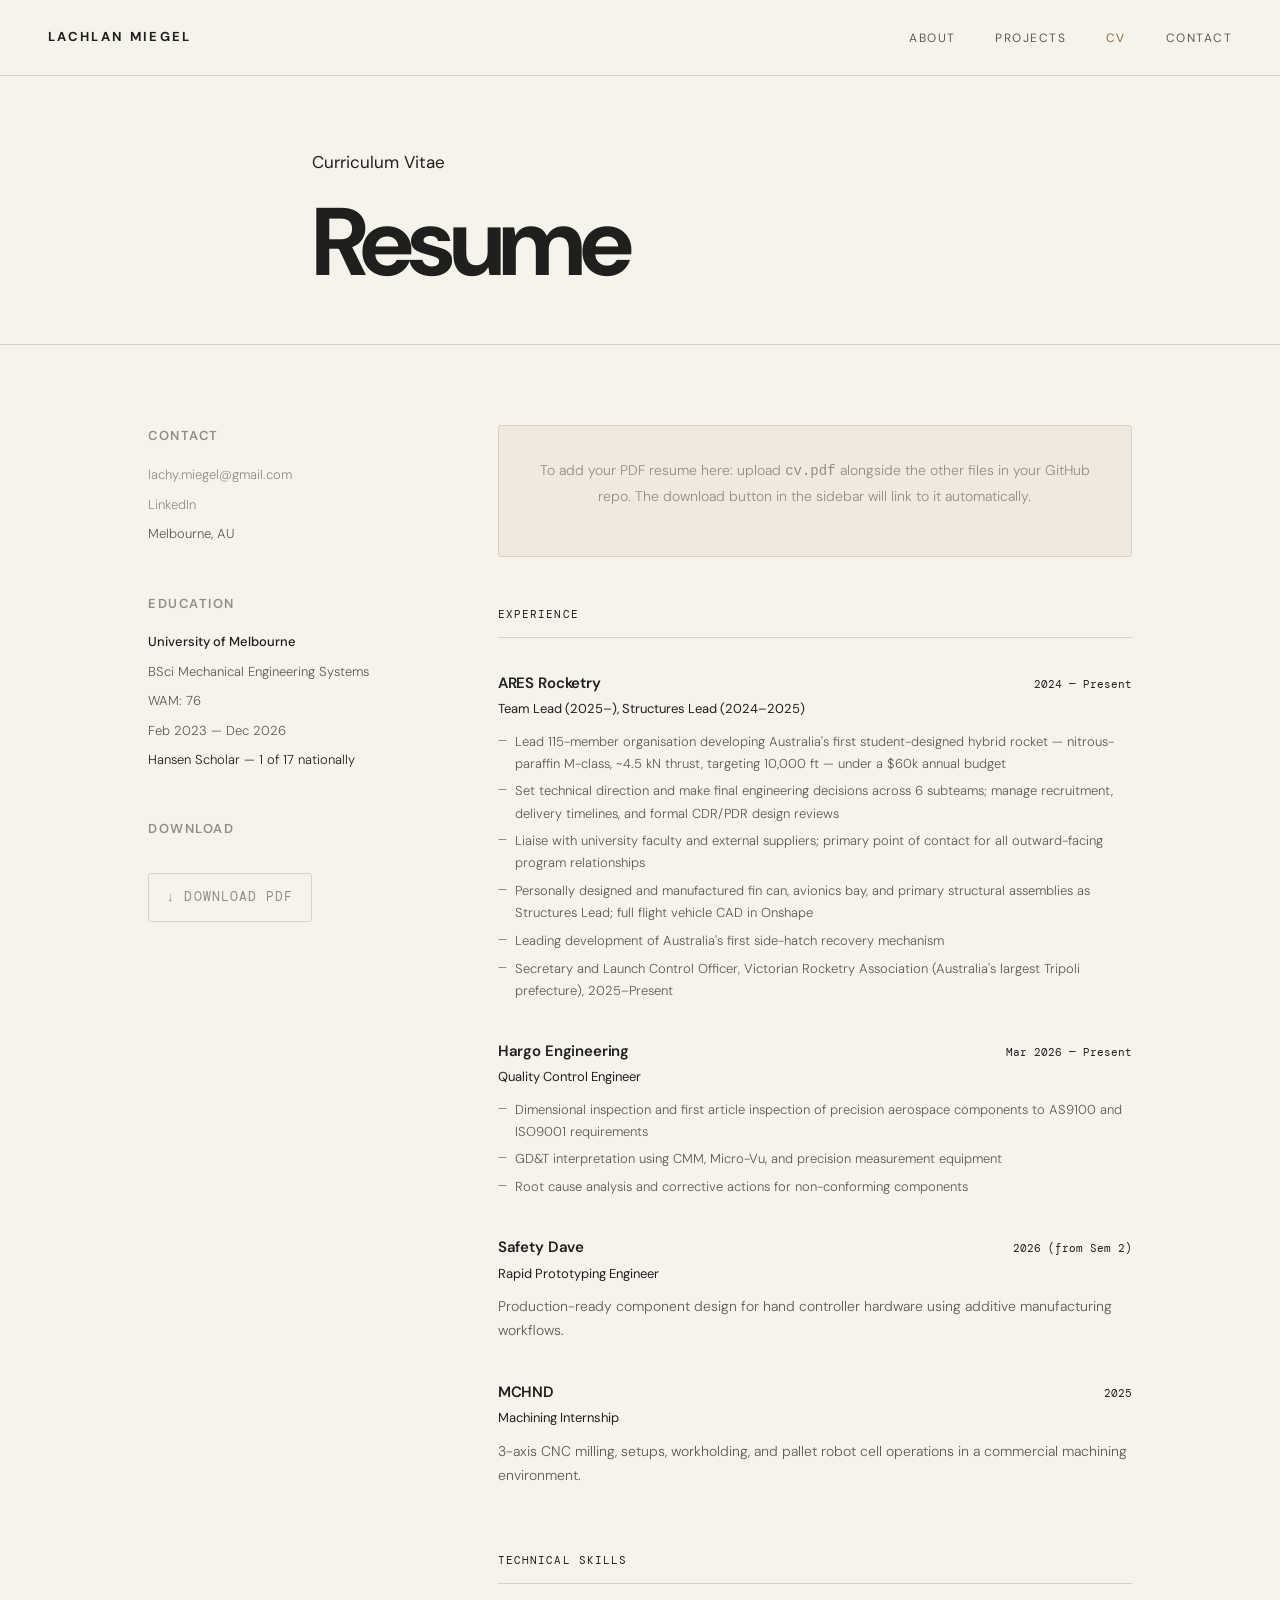
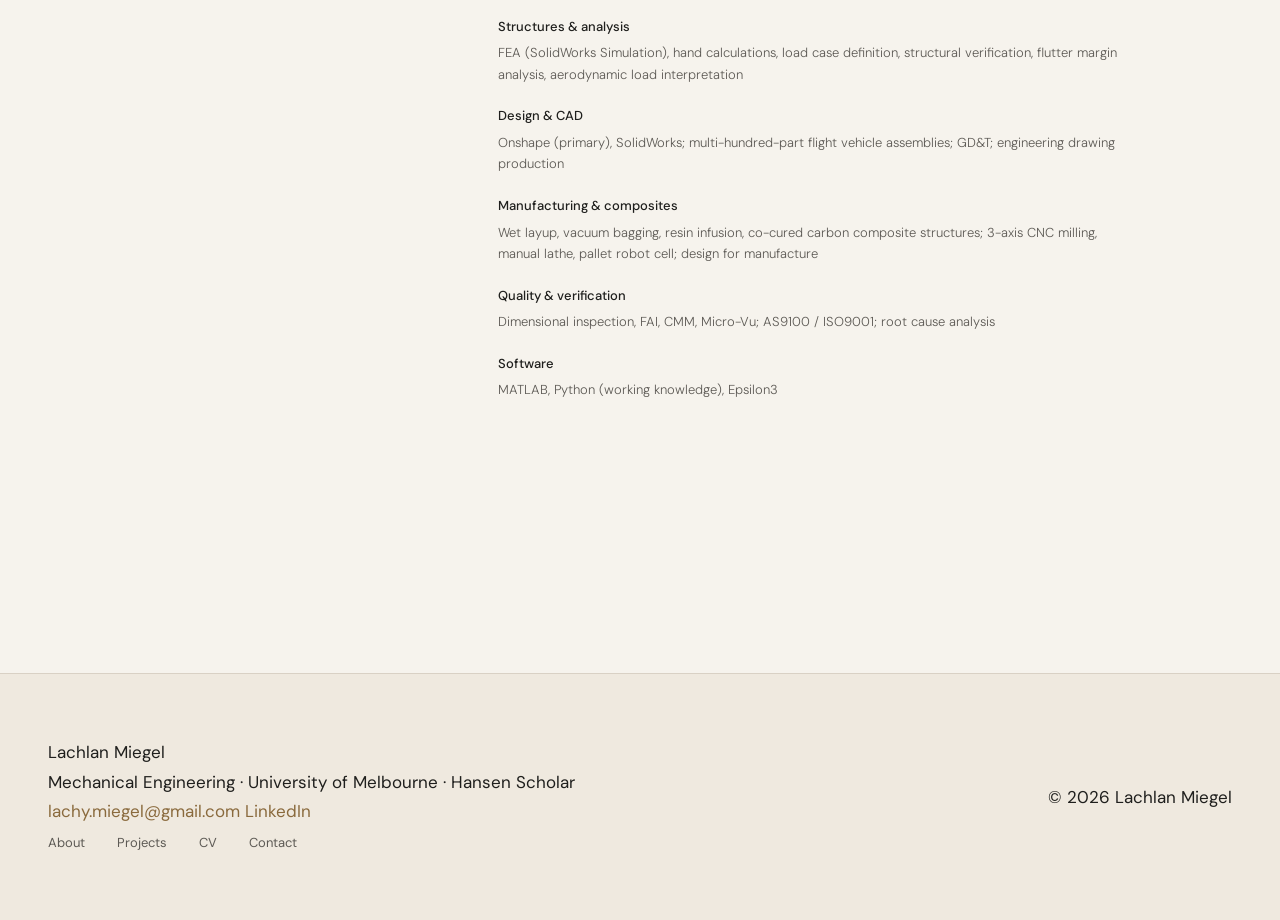
==== cv.html @ 36f8504c "Add files via upload" ====
<!DOCTYPE html>
<html lang="en">
<head>
  <meta charset="UTF-8" />
  <meta name="viewport" content="width=device-width, initial-scale=1.0" />
  <title>CV — Lachlan Miegel</title>
  <link rel="stylesheet" href="style.css" />
  <link rel="icon" type="image/png" href="favicon.png" />
  <style>
    .page-header { padding: 4.5rem 0 3.5rem; border-bottom: 1px solid var(--rule); }

    .cv-layout {
      max-width: var(--wide);
      margin: 0 auto;
      padding: 5rem 3rem;
      display: grid;
      grid-template-columns: 1fr 2.5fr;
      gap: 6rem;
      align-items: start;
    }

    .cv-sidebar { position: sticky; top: 80px; }

    .cv-sidebar-section { margin-bottom: 3rem; }

    .cv-sidebar-section h3 { margin-bottom: 1rem; }

    .cv-sidebar p {
      font-size: 13px;
      color: var(--text-mid);
      font-weight: 300;
      line-height: 1.65;
      margin-bottom: 0.5rem;
    }

    .cv-sidebar a {
      font-size: 13px;
      color: var(--text-light);
      text-decoration: none;
    }

    .cv-sidebar a:hover { color: var(--text); }

    .cv-download {
      display: inline-flex;
      align-items: center;
      gap: 0.5rem;
      font-family: var(--font-mono);
      font-size: 11px;
      letter-spacing: 0.08em;
      text-transform: uppercase;
      color: var(--text-mid);
      text-decoration: none;
      padding: 0.75rem 1.1rem;
      border: 1px solid var(--rule);
      border-radius: 3px;
      transition: all 0.15s;
      margin-top: 1rem;
    }

    .cv-download:hover {
      border-color: var(--text-mid);
      color: var(--text);
    }

    .cv-main {}

    .cv-section { margin-bottom: 4rem; }

    .cv-section-title {
      font-family: var(--font-mono);
      font-size: 11px;
      letter-spacing: 0.1em;
      text-transform: uppercase;
      color: var(--text-xlight);
      padding-bottom: 0.75rem;
      border-bottom: 1px solid var(--rule);
      margin-bottom: 2rem;
    }

    .cv-entry { margin-bottom: 2.25rem; }
    .cv-entry:last-child { margin-bottom: 0; }

    .cv-entry-header {
      display: flex;
      justify-content: space-between;
      align-items: baseline;
      margin-bottom: 0.15rem;
    }

    .cv-entry-title {
      font-size: 15px;
      font-weight: 600;
      color: var(--text);
      letter-spacing: -0.01em;
    }

    .cv-entry-date {
      font-family: var(--font-mono);
      font-size: 11px;
      color: var(--text-xlight);
      flex-shrink: 0;
      margin-left: 1rem;
    }

    .cv-entry-role {
      font-size: 13px;
      color: var(--gold);
      font-weight: 400;
      margin-bottom: 0.6rem;
    }

    .cv-entry-desc {
      font-size: 14px;
      font-weight: 300;
      color: var(--text-mid);
      line-height: 1.7;
    }

    .cv-entry-desc ul {
      list-style: none;
      margin-top: 0.5rem;
    }

    .cv-entry-desc li {
      padding-left: 1.1rem;
      position: relative;
      margin-bottom: 0.35rem;
      font-size: 13px;
    }

    .cv-entry-desc li::before {
      content: '—';
      position: absolute;
      left: 0;
      color: var(--text-xlight);
      font-size: 11px;
    }

    .skill-group { margin-bottom: 1.25rem; }

    .skill-group-label {
      font-size: 13px;
      font-weight: 500;
      color: var(--text);
      margin-bottom: 0.25rem;
    }

    .skill-group-items {
      font-size: 13px;
      font-weight: 300;
      color: var(--text-mid);
      line-height: 1.65;
    }

    /* PDF embed area */
    .cv-pdf-note {
      background: var(--bg-warm);
      border: 1px solid var(--rule);
      border-radius: 3px;
      padding: 2rem;
      text-align: center;
      margin-bottom: 3rem;
    }

    .cv-pdf-note p {
      font-size: 14px;
      color: var(--text-light);
      margin-bottom: 1rem;
    }

    @media (max-width: 780px) {
      .cv-layout { grid-template-columns: 1fr; gap: 3rem; padding: 3rem 1.5rem; }
      .cv-sidebar { position: static; }
    }
  </style>
</head>
<body>

  <nav class="site-nav">
    <a class="nav-name" href="index.html">Lachlan Miegel</a>
    <ul class="nav-links">
      <li><a href="index.html">About</a></li>
      <li><a href="projects.html">Projects</a></li>
      <li><a href="cv.html" class="active">CV</a></li>
      <li><a href="mailto:lachy.miegel@gmail.com">Contact</a></li>
    </ul>
  </nav>

  <div class="page-header">
    <div class="container">
      <div class="mono-label" style="margin-bottom:1.25rem;">Curriculum Vitae</div>
      <h1>Resume</h1>
    </div>
  </div>

  <div class="cv-layout">

    <!-- SIDEBAR -->
    <div class="cv-sidebar">
      <div class="cv-sidebar-section">
        <h3>Contact</h3>
        <p><a href="mailto:lachy.miegel@gmail.com">lachy.miegel@gmail.com</a></p>
        <p><a href="https://www.linkedin.com/in/lachlan-miegel-b42b261a9/" target="_blank">LinkedIn</a></p>
        <p>Melbourne, AU</p>
      </div>

      <div class="cv-sidebar-section">
        <h3>Education</h3>
        <p><strong style="color:var(--text);font-weight:500;">University of Melbourne</strong></p>
        <p>BSci Mechanical Engineering Systems</p>
        <p>WAM: 76</p>
        <p>Feb 2023 — Dec 2026</p>
        <p style="margin-top:0.5rem; color:var(--gold);">Hansen Scholar — 1 of 17 nationally</p>
      </div>

      <div class="cv-sidebar-section">
        <h3>Download</h3>
        <!-- Once you upload your PDF, change href to "cv.pdf" -->
        <a class="cv-download" href="cv.pdf">
          ↓ Download PDF
        </a>
      </div>
    </div>

    <!-- MAIN -->
    <div class="cv-main">

      <!-- PDF NOTE — remove this block once you upload cv.pdf -->
      <div class="cv-pdf-note">
        <p>To add your PDF resume here: upload <code>cv.pdf</code> alongside the other files in your GitHub repo. The download button in the sidebar will link to it automatically.</p>
      </div>

      <div class="cv-section">
        <div class="cv-section-title">Experience</div>

        <div class="cv-entry">
          <div class="cv-entry-header">
            <span class="cv-entry-title">ARES Rocketry</span>
            <span class="cv-entry-date">2024 — Present</span>
          </div>
          <div class="cv-entry-role">Team Lead (2025–), Structures Lead (2024–2025)</div>
          <div class="cv-entry-desc">
            <ul>
              <li>Lead 115-member organisation developing Australia's first student-designed hybrid rocket — nitrous-paraffin M-class, ~4.5 kN thrust, targeting 10,000 ft — under a $60k annual budget</li>
              <li>Set technical direction and make final engineering decisions across 6 subteams; manage recruitment, delivery timelines, and formal CDR/PDR design reviews</li>
              <li>Liaise with university faculty and external suppliers; primary point of contact for all outward-facing program relationships</li>
              <li>Personally designed and manufactured fin can, avionics bay, and primary structural assemblies as Structures Lead; full flight vehicle CAD in Onshape</li>
              <li>Leading development of Australia's first side-hatch recovery mechanism</li>
              <li>Secretary and Launch Control Officer, Victorian Rocketry Association (Australia's largest Tripoli prefecture), 2025–Present</li>
            </ul>
          </div>
        </div>

        <div class="cv-entry">
          <div class="cv-entry-header">
            <span class="cv-entry-title">Hargo Engineering</span>
            <span class="cv-entry-date">Mar 2026 — Present</span>
          </div>
          <div class="cv-entry-role">Quality Control Engineer</div>
          <div class="cv-entry-desc">
            <ul>
              <li>Dimensional inspection and first article inspection of precision aerospace components to AS9100 and ISO9001 requirements</li>
              <li>GD&T interpretation using CMM, Micro-Vu, and precision measurement equipment</li>
              <li>Root cause analysis and corrective actions for non-conforming components</li>
            </ul>
          </div>
        </div>

        <div class="cv-entry">
          <div class="cv-entry-header">
            <span class="cv-entry-title">Safety Dave</span>
            <span class="cv-entry-date">2026 (from Sem 2)</span>
          </div>
          <div class="cv-entry-role">Rapid Prototyping Engineer</div>
          <div class="cv-entry-desc">Production-ready component design for hand controller hardware using additive manufacturing workflows.</div>
        </div>

        <div class="cv-entry">
          <div class="cv-entry-header">
            <span class="cv-entry-title">MCHND</span>
            <span class="cv-entry-date">2025</span>
          </div>
          <div class="cv-entry-role">Machining Internship</div>
          <div class="cv-entry-desc">3-axis CNC milling, setups, workholding, and pallet robot cell operations in a commercial machining environment.</div>
        </div>

      </div>

      <div class="cv-section">
        <div class="cv-section-title">Technical skills</div>

        <div class="skill-group">
          <div class="skill-group-label">Structures & analysis</div>
          <div class="skill-group-items">FEA (SolidWorks Simulation), hand calculations, load case definition, structural verification, flutter margin analysis, aerodynamic load interpretation</div>
        </div>

        <div class="skill-group">
          <div class="skill-group-label">Design & CAD</div>
          <div class="skill-group-items">Onshape (primary), SolidWorks; multi-hundred-part flight vehicle assemblies; GD&T; engineering drawing production</div>
        </div>

        <div class="skill-group">
          <div class="skill-group-label">Manufacturing & composites</div>
          <div class="skill-group-items">Wet layup, vacuum bagging, resin infusion, co-cured carbon composite structures; 3-axis CNC milling, manual lathe, pallet robot cell; design for manufacture</div>
        </div>

        <div class="skill-group">
          <div class="skill-group-label">Quality & verification</div>
          <div class="skill-group-items">Dimensional inspection, FAI, CMM, Micro-Vu; AS9100 / ISO9001; root cause analysis</div>
        </div>

        <div class="skill-group">
          <div class="skill-group-label">Software</div>
          <div class="skill-group-items">MATLAB, Python (working knowledge), Epsilon3</div>
        </div>

      </div>

    </div>
  </div>

  <footer class="site-footer">
    <div class="footer-inner">
      <div>
        <div class="footer-name">Lachlan Miegel</div>
        <div class="footer-desc">Mechanical Engineering · University of Melbourne · Hansen Scholar</div>
        <div class="footer-contact">
          <a href="mailto:lachy.miegel@gmail.com">lachy.miegel@gmail.com</a>
          <a href="https://www.linkedin.com/in/lachlan-miegel-b42b261a9/" target="_blank">LinkedIn</a>
        </div>
      </div>
      <div class="footer-right">
        <ul class="footer-links">
          <li><a href="index.html">About</a></li>
          <li><a href="projects.html">Projects</a></li>
          <li><a href="cv.html">CV</a></li>
          <li><a href="mailto:lachy.miegel@gmail.com">Contact</a></li>
        </ul>
      </div>
    </div>
    <div class="footer-copy">© 2026 Lachlan Miegel</div>
  </footer>

</body>
</html>
---- style.css ----
@import url('https://fonts.googleapis.com/css2?family=DM+Sans:wght@300;400;500;600;700&family=DM+Mono:wght@300;400;500&display=swap');

*, *::before, *::after {
  box-sizing: border-box;
  margin: 0;
  padding: 0;
}

:root {
  --bg: #f6f3ed;
  --bg-warm: #efe9df;

  --text: #1f1f1d;
  --text-mid: #5d5a55;
  --text-light: #938d83;

  --accent: #8a6a3d;
  --accent-light: #b89a6c;

  --rule: #d9d1c5;

  --link: var(--accent);

  --tag-bg: #e6ded1;
  --tag-text: #6a5b45;

  --font-sans: 'DM Sans', system-ui, sans-serif;
  --font-mono: 'DM Mono', monospace;

  --max: 720px;
  --wide: 1080px;
}

html {
  scroll-behavior: smooth;
}

body {
  background: var(--bg);
  color: var(--text);
  font-family: var(--font-sans);
  font-size: 17px;
  line-height: 1.75;
  -webkit-font-smoothing: antialiased;
}

/* ================= NAV ================= */

.site-nav {
  display: flex;
  justify-content: space-between;
  align-items: center;

  padding: 1.4rem 3rem;

  position: sticky;
  top: 0;

  background: rgba(246,243,237,0.92);
  backdrop-filter: blur(16px);

  border-bottom: 1px solid var(--rule);

  z-index: 100;
}

.nav-name {
  font-size: 13px;
  font-weight: 700;
  letter-spacing: 0.18em;
  text-transform: uppercase;
  color: var(--text);
  text-decoration: none;
}

.nav-links {
  display: flex;
  gap: 2.5rem;
  list-style: none;
}

.nav-links a {
  font-size: 12px;
  letter-spacing: 0.12em;
  text-transform: uppercase;
  color: var(--text-mid);
  text-decoration: none;
  transition: color 0.15s;
}

.nav-links a:hover,
.nav-links a.active {
  color: var(--accent);
}

/* ================= FOOTER ================= */

.site-footer {
  margin-top: 8rem;
  border-top: 1px solid var(--rule);
  background: var(--bg-warm);
  padding: 4rem 3rem;

  display: flex;
  justify-content: space-between;
  align-items: center;
}

.footer-left {
  font-size: 12px;
  letter-spacing: 0.08em;
  text-transform: uppercase;
  color: var(--text-light);
}

.footer-links {
  display: flex;
  gap: 2rem;
  list-style: none;
}

.footer-links a {
  font-size: 13px;
  color: var(--text-mid);
  text-decoration: none;
  transition: color 0.15s;
}

.footer-links a:hover {
  color: var(--accent);
}

/* ================= TYPOGRAPHY ================= */

h1 {
  font-family: var(--font-sans);
  font-size: clamp(3.5rem, 8vw, 6rem);
  font-weight: 700;
  line-height: 0.95;
  letter-spacing: -0.05em;
}

h2 {
  font-family: var(--font-sans);
  font-size: clamp(2rem, 4vw, 3rem);
  font-weight: 600;
  line-height: 1.1;
}

h3 {
  font-size: 13px;
  font-weight: 600;
  letter-spacing: 0.12em;
  text-transform: uppercase;
  color: var(--text-light);
}

p {
  color: var(--text-mid);
  font-weight: 300;
  margin-bottom: 1.25rem;
}

p strong {
  color: var(--accent);
  font-weight: 600;
}

a {
  color: var(--link);
  text-decoration: none;
}

/* ================= LAYOUT ================= */

.container {
  max-width: var(--max);
  margin: 0 auto;
  padding: 0 2rem;
}

.container-wide {
  max-width: var(--wide);
  margin: 0 auto;
  padding: 0 3rem;
}

.section {
  padding: 5rem 0;
}

/* ================= HERO ================= */

.hero {
  padding: 7rem 0 5rem;
  border-bottom: 1px solid var(--rule);
  position: relative;
}

.hero::before {
  content: "";
  position: absolute;
  left: 0;
  top: 0;
  width: 5px;
  height: 120px;
  background: var(--accent);
}

.hero-inner {
  max-width: var(--max);
  margin: 0 auto;
  padding: 0 2rem;
}

.hero-eyebrow {
  font-family: var(--font-mono);
  font-size: 11px;
  letter-spacing: 0.12em;
  text-transform: uppercase;
  color: var(--text-light);
  margin-bottom: 2rem;
}

.hero-bio {
  font-size: 18px;
  font-weight: 300;
  color: var(--text-mid);
  line-height: 1.75;
  max-width: 560px;
  margin-bottom: 3rem;
}

.hero-links {
  display: flex;
  gap: 2rem;
  flex-wrap: wrap;
}

.hero-links a {
  font-size: 13px;
  color: var(--text-mid);
}

.hero-links a.primary {
  color: var(--accent);
  font-weight: 600;
  border-bottom: 1px solid var(--accent);
}

/* ================= STATS ================= */

.stats-bar {
  border-bottom: 1px solid var(--rule);
  padding: 2.5rem 0;
}

.stats-inner {
  max-width: var(--wide);
  margin: 0 auto;
  padding: 0 3rem;
  display: grid;
  grid-template-columns: repeat(4, 1fr);
}

.stat-item {
  padding: 0 2rem;
  border-right: 1px solid var(--rule);
}

.stat-item:last-child {
  border-right: none;
}

.stat-num {
  font-size: 2.2rem;
  font-weight: 600;
  color: var(--accent);
  display: block;
}

.stat-label {
  font-family: var(--font-mono);
  font-size: 11px;
  text-transform: uppercase;
  color: var(--text-light);
}

/* ================= PROJECTS ================= */

.projects-section {
  padding: 5rem 0;
}

.projects-header {
  max-width: var(--wide);
  margin: 0 auto 3rem;
  padding: 0 3rem;
  display: flex;
  justify-content: space-between;
}

.projects-grid {
  max-width: var(--wide);
  margin: 0 auto;
  padding: 0 3rem;
  display: grid;
  grid-template-columns: repeat(3, 1fr);
  gap: 2px;
}

.project-tile {
  background: var(--bg-warm);
  border-radius: 3px;
  overflow: hidden;
  transition: transform .25s ease, box-shadow .25s ease, border-color .25s ease;
  border: 1px solid transparent;
}

.project-tile:hover {
  transform: translateY(-6px);
  border-color: var(--rule);
  box-shadow: 0 12px 40px rgba(0,0,0,0.06);
}

.project-tile-img {
  aspect-ratio: 4/3;
  display: flex;
  align-items: center;
  justify-content: center;
  background: var(--bg-warm);
}

.project-tile-body {
  padding: 1.25rem 1.5rem;
}

.project-tile-meta {
  font-family: var(--font-mono);
  font-size: 11px;
  text-transform: uppercase;
  color: var(--text-light);
  margin-bottom: 0.5rem;
}

.project-tile-title {
  font-size: 1.25rem;
  font-weight: 500;
  margin-bottom: 0.5rem;
}

.project-tile-desc {
  font-size: 13px;
  color: var(--text-mid);
}

/* ================= ABOUT ================= */

.about-strip {
  border-top: 1px solid var(--rule);
  border-bottom: 1px solid var(--rule);
  padding: 5rem 0;
  background: var(--bg-warm);
}

/* ================= TAGS ================= */

.tag {
  font-family: var(--font-mono);
  font-size: 11px;
  background: var(--tag-bg);
  color: var(--tag-text);
  padding: 0.3rem 0.7rem;
}

/* ================= MOBILE ================= */

@media (max-width: 768px) {
  .stats-inner {
    grid-template-columns: repeat(2, 1fr);
  }

  .projects-grid {
    grid-template-columns: 1fr;
  }

  .site-footer {
    flex-direction: column;
    gap: 1.5rem;
    text-align: center;
  }
}
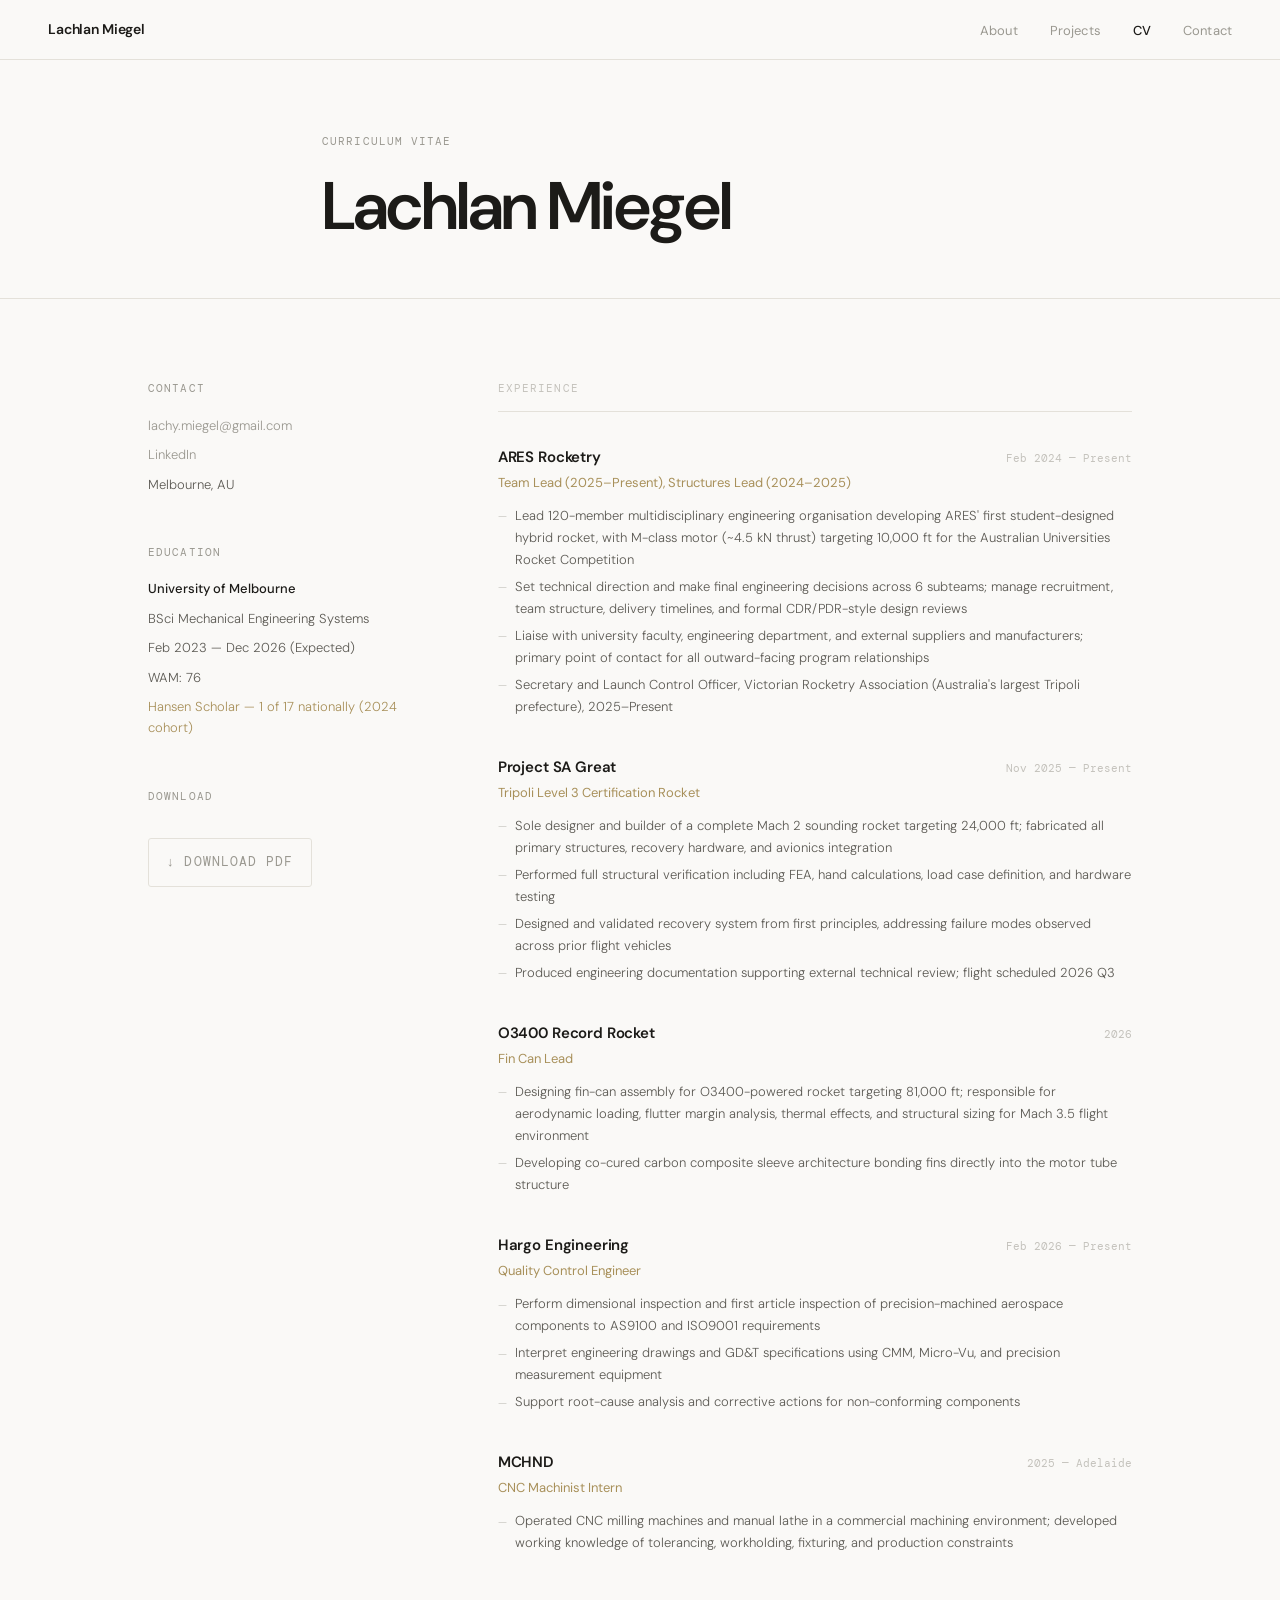
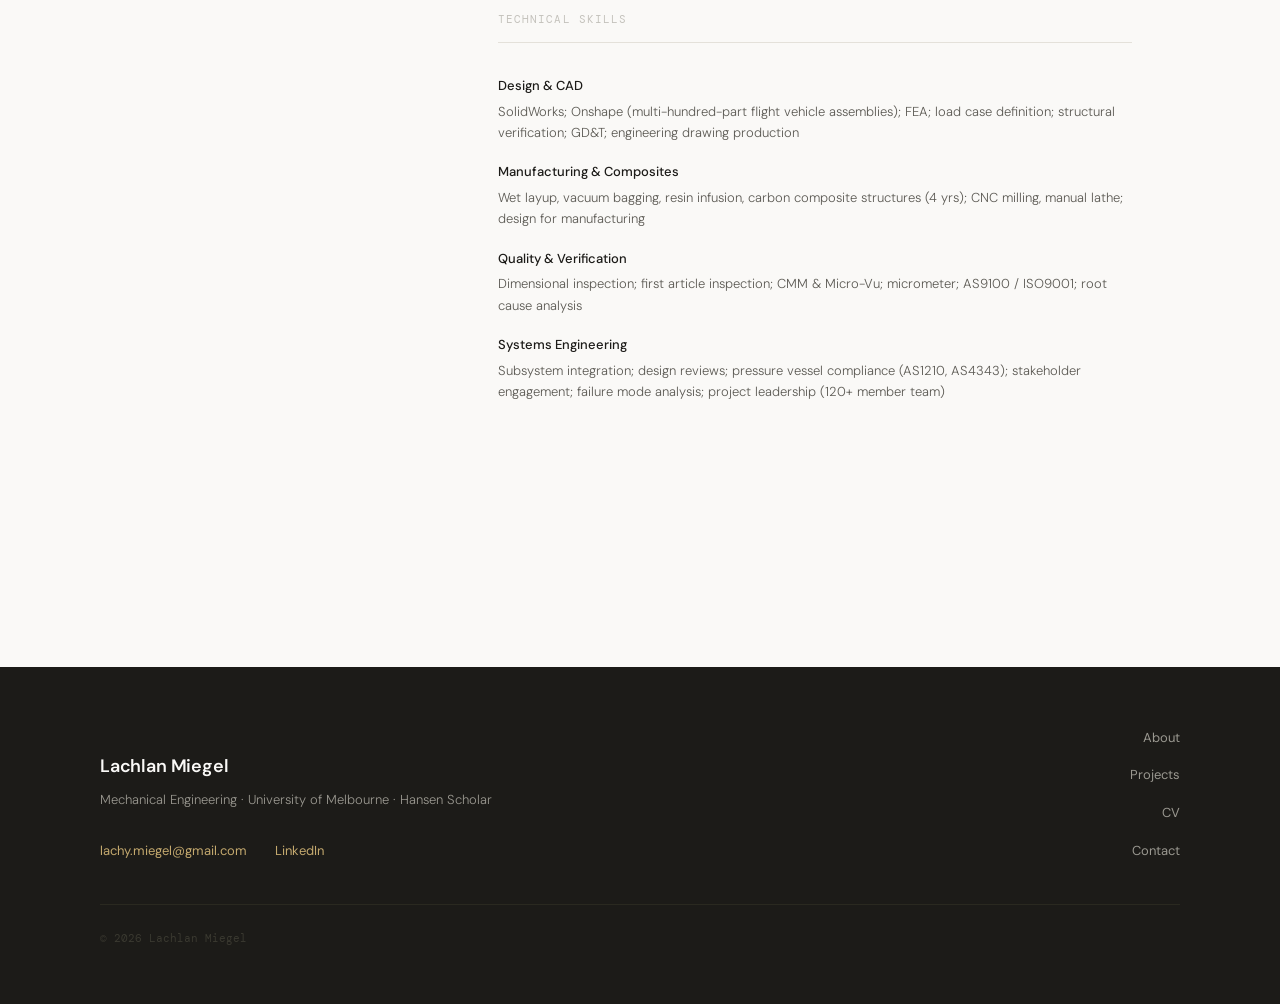
==== commit c3c36821: "Update cv.html" ====
--- a/cv.html
+++ b/cv.html
@@ -20,25 +20,10 @@
     }
 
     .cv-sidebar { position: sticky; top: 80px; }
-
     .cv-sidebar-section { margin-bottom: 3rem; }
-
     .cv-sidebar-section h3 { margin-bottom: 1rem; }
-
-    .cv-sidebar p {
-      font-size: 13px;
-      color: var(--text-mid);
-      font-weight: 300;
-      line-height: 1.65;
-      margin-bottom: 0.5rem;
-    }
-
-    .cv-sidebar a {
-      font-size: 13px;
-      color: var(--text-light);
-      text-decoration: none;
-    }
-
+    .cv-sidebar p { font-size: 13px; color: var(--text-mid); font-weight: 300; line-height: 1.65; margin-bottom: 0.5rem; }
+    .cv-sidebar a { font-size: 13px; color: var(--text-light); text-decoration: none; }
     .cv-sidebar a:hover { color: var(--text); }
 
     .cv-download {
@@ -57,15 +42,9 @@
       transition: all 0.15s;
       margin-top: 1rem;
     }
-
-    .cv-download:hover {
-      border-color: var(--text-mid);
-      color: var(--text);
-    }
-
-    .cv-main {}
-
-    .cv-section { margin-bottom: 4rem; }
+    .cv-download:hover { border-color: var(--text-mid); color: var(--text); }
+
+    .cv-section { margin-bottom: 3.5rem; }
 
     .cv-section-title {
       font-family: var(--font-mono);
@@ -85,15 +64,10 @@
       display: flex;
       justify-content: space-between;
       align-items: baseline;
-      margin-bottom: 0.15rem;
-    }
-
-    .cv-entry-title {
-      font-size: 15px;
-      font-weight: 600;
-      color: var(--text);
-      letter-spacing: -0.01em;
-    }
+      margin-bottom: 0.1rem;
+    }
+
+    .cv-entry-title { font-size: 15px; font-weight: 600; color: var(--text); letter-spacing: -0.01em; }
 
     .cv-entry-date {
       font-family: var(--font-mono);
@@ -103,71 +77,37 @@
       margin-left: 1rem;
     }
 
-    .cv-entry-role {
+    .cv-entry-role { font-size: 13px; color: var(--gold); font-weight: 400; margin-bottom: 0.65rem; }
+
+    .cv-entry ul { list-style: none; margin: 0; padding: 0; }
+
+    .cv-entry li {
       font-size: 13px;
-      color: var(--gold);
-      font-weight: 400;
-      margin-bottom: 0.6rem;
-    }
-
-    .cv-entry-desc {
-      font-size: 14px;
       font-weight: 300;
       color: var(--text-mid);
       line-height: 1.7;
-    }
-
-    .cv-entry-desc ul {
-      list-style: none;
-      margin-top: 0.5rem;
-    }
-
-    .cv-entry-desc li {
       padding-left: 1.1rem;
       position: relative;
-      margin-bottom: 0.35rem;
-      font-size: 13px;
-    }
-
-    .cv-entry-desc li::before {
+      margin-bottom: 0.3rem;
+    }
+
+    .cv-entry li::before {
       content: '—';
       position: absolute;
       left: 0;
       color: var(--text-xlight);
       font-size: 11px;
-    }
-
-    .skill-group { margin-bottom: 1.25rem; }
-
-    .skill-group-label {
-      font-size: 13px;
-      font-weight: 500;
-      color: var(--text);
-      margin-bottom: 0.25rem;
-    }
-
-    .skill-group-items {
-      font-size: 13px;
-      font-weight: 300;
-      color: var(--text-mid);
-      line-height: 1.65;
-    }
-
-    /* PDF embed area */
-    .cv-pdf-note {
-      background: var(--bg-warm);
-      border: 1px solid var(--rule);
-      border-radius: 3px;
-      padding: 2rem;
-      text-align: center;
-      margin-bottom: 3rem;
-    }
-
-    .cv-pdf-note p {
-      font-size: 14px;
-      color: var(--text-light);
-      margin-bottom: 1rem;
-    }
+      top: 0.15rem;
+    }
+
+    .cv-entry li strong { color: var(--text); font-weight: 500; }
+
+    .skill-group { margin-bottom: 1.1rem; }
+    .skill-group:last-child { margin-bottom: 0; }
+
+    .skill-group-label { font-size: 13px; font-weight: 500; color: var(--text); margin-bottom: 0.2rem; }
+
+    .skill-group-items { font-size: 13px; font-weight: 300; color: var(--text-mid); line-height: 1.65; }
 
     @media (max-width: 780px) {
       .cv-layout { grid-template-columns: 1fr; gap: 3rem; padding: 3rem 1.5rem; }
@@ -190,7 +130,7 @@
   <div class="page-header">
     <div class="container">
       <div class="mono-label" style="margin-bottom:1.25rem;">Curriculum Vitae</div>
-      <h1>Resume</h1>
+      <h1>Lachlan Miegel</h1>
     </div>
   </div>
 
@@ -209,110 +149,110 @@
         <h3>Education</h3>
         <p><strong style="color:var(--text);font-weight:500;">University of Melbourne</strong></p>
         <p>BSci Mechanical Engineering Systems</p>
+        <p>Feb 2023 — Dec 2026 (Expected)</p>
         <p>WAM: 76</p>
-        <p>Feb 2023 — Dec 2026</p>
-        <p style="margin-top:0.5rem; color:var(--gold);">Hansen Scholar — 1 of 17 nationally</p>
+        <p style="margin-top:0.5rem; color:var(--gold);">Hansen Scholar — 1 of 17 nationally (2024 cohort)</p>
       </div>
 
       <div class="cv-sidebar-section">
         <h3>Download</h3>
-        <!-- Once you upload your PDF, change href to "cv.pdf" -->
-        <a class="cv-download" href="cv.pdf">
-          ↓ Download PDF
-        </a>
+        <a class="cv-download" href="cv.pdf">↓ Download PDF</a>
       </div>
     </div>
 
     <!-- MAIN -->
     <div class="cv-main">
 
-      <!-- PDF NOTE — remove this block once you upload cv.pdf -->
-      <div class="cv-pdf-note">
-        <p>To add your PDF resume here: upload <code>cv.pdf</code> alongside the other files in your GitHub repo. The download button in the sidebar will link to it automatically.</p>
-      </div>
-
       <div class="cv-section">
         <div class="cv-section-title">Experience</div>
 
         <div class="cv-entry">
           <div class="cv-entry-header">
             <span class="cv-entry-title">ARES Rocketry</span>
-            <span class="cv-entry-date">2024 — Present</span>
-          </div>
-          <div class="cv-entry-role">Team Lead (2025–), Structures Lead (2024–2025)</div>
-          <div class="cv-entry-desc">
-            <ul>
-              <li>Lead 115-member organisation developing Australia's first student-designed hybrid rocket — nitrous-paraffin M-class, ~4.5 kN thrust, targeting 10,000 ft — under a $60k annual budget</li>
-              <li>Set technical direction and make final engineering decisions across 6 subteams; manage recruitment, delivery timelines, and formal CDR/PDR design reviews</li>
-              <li>Liaise with university faculty and external suppliers; primary point of contact for all outward-facing program relationships</li>
-              <li>Personally designed and manufactured fin can, avionics bay, and primary structural assemblies as Structures Lead; full flight vehicle CAD in Onshape</li>
-              <li>Leading development of Australia's first side-hatch recovery mechanism</li>
-              <li>Secretary and Launch Control Officer, Victorian Rocketry Association (Australia's largest Tripoli prefecture), 2025–Present</li>
-            </ul>
-          </div>
+            <span class="cv-entry-date">Feb 2024 — Present</span>
+          </div>
+          <div class="cv-entry-role">Team Lead (2025–Present), Structures Lead (2024–2025)</div>
+          <ul>
+            <li>Lead 120-member multidisciplinary engineering organisation developing ARES' first student-designed hybrid rocket, with M-class motor (~4.5 kN thrust) targeting 10,000 ft for the Australian Universities Rocket Competition</li>
+            <li>Set technical direction and make final engineering decisions across 6 subteams; manage recruitment, team structure, delivery timelines, and formal CDR/PDR-style design reviews</li>
+            <li>Liaise with university faculty, engineering department, and external suppliers and manufacturers; primary point of contact for all outward-facing program relationships</li>
+            <li>Secretary and Launch Control Officer, Victorian Rocketry Association (Australia's largest Tripoli prefecture), 2025–Present</li>
+          </ul>
+        </div>
+
+        <div class="cv-entry">
+          <div class="cv-entry-header">
+            <span class="cv-entry-title">Project SA Great</span>
+            <span class="cv-entry-date">Nov 2025 — Present</span>
+          </div>
+          <div class="cv-entry-role">Tripoli Level 3 Certification Rocket</div>
+          <ul>
+            <li>Sole designer and builder of a complete Mach 2 sounding rocket targeting 24,000 ft; fabricated all primary structures, recovery hardware, and avionics integration</li>
+            <li>Performed full structural verification including FEA, hand calculations, load case definition, and hardware testing</li>
+            <li>Designed and validated recovery system from first principles, addressing failure modes observed across prior flight vehicles</li>
+            <li>Produced engineering documentation supporting external technical review; flight scheduled 2026 Q3</li>
+          </ul>
+        </div>
+
+        <div class="cv-entry">
+          <div class="cv-entry-header">
+            <span class="cv-entry-title">O3400 Record Rocket</span>
+            <span class="cv-entry-date">2026</span>
+          </div>
+          <div class="cv-entry-role">Fin Can Lead</div>
+          <ul>
+            <li>Designing fin-can assembly for O3400-powered rocket targeting 81,000 ft; responsible for aerodynamic loading, flutter margin analysis, thermal effects, and structural sizing for Mach 3.5 flight environment</li>
+            <li>Developing co-cured carbon composite sleeve architecture bonding fins directly into the motor tube structure</li>
+          </ul>
         </div>
 
         <div class="cv-entry">
           <div class="cv-entry-header">
             <span class="cv-entry-title">Hargo Engineering</span>
-            <span class="cv-entry-date">Mar 2026 — Present</span>
+            <span class="cv-entry-date">Feb 2026 — Present</span>
           </div>
           <div class="cv-entry-role">Quality Control Engineer</div>
-          <div class="cv-entry-desc">
-            <ul>
-              <li>Dimensional inspection and first article inspection of precision aerospace components to AS9100 and ISO9001 requirements</li>
-              <li>GD&T interpretation using CMM, Micro-Vu, and precision measurement equipment</li>
-              <li>Root cause analysis and corrective actions for non-conforming components</li>
-            </ul>
-          </div>
-        </div>
-
-        <div class="cv-entry">
-          <div class="cv-entry-header">
-            <span class="cv-entry-title">Safety Dave</span>
-            <span class="cv-entry-date">2026 (from Sem 2)</span>
-          </div>
-          <div class="cv-entry-role">Rapid Prototyping Engineer</div>
-          <div class="cv-entry-desc">Production-ready component design for hand controller hardware using additive manufacturing workflows.</div>
+          <ul>
+            <li>Perform dimensional inspection and first article inspection of precision-machined aerospace components to AS9100 and ISO9001 requirements</li>
+            <li>Interpret engineering drawings and GD&T specifications using CMM, Micro-Vu, and precision measurement equipment</li>
+            <li>Support root-cause analysis and corrective actions for non-conforming components</li>
+          </ul>
         </div>
 
         <div class="cv-entry">
           <div class="cv-entry-header">
             <span class="cv-entry-title">MCHND</span>
-            <span class="cv-entry-date">2025</span>
-          </div>
-          <div class="cv-entry-role">Machining Internship</div>
-          <div class="cv-entry-desc">3-axis CNC milling, setups, workholding, and pallet robot cell operations in a commercial machining environment.</div>
+            <span class="cv-entry-date">2025 — Adelaide</span>
+          </div>
+          <div class="cv-entry-role">CNC Machinist Intern</div>
+          <ul>
+            <li>Operated CNC milling machines and manual lathe in a commercial machining environment; developed working knowledge of tolerancing, workholding, fixturing, and production constraints</li>
+          </ul>
         </div>
 
       </div>
 
       <div class="cv-section">
-        <div class="cv-section-title">Technical skills</div>
-
-        <div class="skill-group">
-          <div class="skill-group-label">Structures & analysis</div>
-          <div class="skill-group-items">FEA (SolidWorks Simulation), hand calculations, load case definition, structural verification, flutter margin analysis, aerodynamic load interpretation</div>
-        </div>
+        <div class="cv-section-title">Technical Skills</div>
 
         <div class="skill-group">
           <div class="skill-group-label">Design & CAD</div>
-          <div class="skill-group-items">Onshape (primary), SolidWorks; multi-hundred-part flight vehicle assemblies; GD&T; engineering drawing production</div>
-        </div>
-
-        <div class="skill-group">
-          <div class="skill-group-label">Manufacturing & composites</div>
-          <div class="skill-group-items">Wet layup, vacuum bagging, resin infusion, co-cured carbon composite structures; 3-axis CNC milling, manual lathe, pallet robot cell; design for manufacture</div>
-        </div>
-
-        <div class="skill-group">
-          <div class="skill-group-label">Quality & verification</div>
-          <div class="skill-group-items">Dimensional inspection, FAI, CMM, Micro-Vu; AS9100 / ISO9001; root cause analysis</div>
-        </div>
-
-        <div class="skill-group">
-          <div class="skill-group-label">Software</div>
-          <div class="skill-group-items">MATLAB, Python (working knowledge), Epsilon3</div>
+          <div class="skill-group-items">SolidWorks; Onshape (multi-hundred-part flight vehicle assemblies); FEA; load case definition; structural verification; GD&T; engineering drawing production</div>
+        </div>
+
+        <div class="skill-group">
+          <div class="skill-group-label">Manufacturing & Composites</div>
+          <div class="skill-group-items">Wet layup, vacuum bagging, resin infusion, carbon composite structures (4 yrs); CNC milling, manual lathe; design for manufacturing</div>
+        </div>
+
+        <div class="skill-group">
+          <div class="skill-group-label">Quality & Verification</div>
+          <div class="skill-group-items">Dimensional inspection; first article inspection; CMM & Micro-Vu; micrometer; AS9100 / ISO9001; root cause analysis</div>
+        </div>
+
+        <div class="skill-group">
+          <div class="skill-group-label">Systems Engineering</div>
+          <div class="skill-group-items">Subsystem integration; design reviews; pressure vessel compliance (AS1210, AS4343); stakeholder engagement; failure mode analysis; project leadership (120+ member team)</div>
         </div>
 
       </div>
--- a/style.css
+++ b/style.css
@@ -1,392 +1,366 @@
-@import url('https://fonts.googleapis.com/css2?family=DM+Sans:wght@300;400;500;600;700&family=DM+Mono:wght@300;400;500&display=swap');
-
-*, *::before, *::after {
-  box-sizing: border-box;
-  margin: 0;
-  padding: 0;
-}
+@import url('https://fonts.googleapis.com/css2?family=DM+Sans:ital,opsz,wght@0,9..40,300;0,9..40,400;0,9..40,500;0,9..40,600;1,9..40,300;1,9..40,400&family=DM+Mono:wght@300;400;500&display=swap');
+
+*, *::before, *::after { box-sizing: border-box; margin: 0; padding: 0; }
 
 :root {
-  --bg: #f6f3ed;
-  --bg-warm: #efe9df;
-
-  --text: #1f1f1d;
-  --text-mid: #5d5a55;
-  --text-light: #938d83;
-
-  --accent: #8a6a3d;
-  --accent-light: #b89a6c;
-
-  --rule: #d9d1c5;
-
-  --link: var(--accent);
-
-  --tag-bg: #e6ded1;
-  --tag-text: #6a5b45;
-
+  --bg: #faf9f7;
+  --bg-warm: #f3f1ec;
+  --bg-card: #eeecea;
+  --text: #1c1b18;
+  --text-mid: #5c5a54;
+  --text-light: #9a9890;
+  --text-xlight: #c4c2bc;
+  --gold: #a8905a;
+  --gold-light: #c4a96e;
+  --gold-dim: rgba(168,144,90,0.12);
+  --rule: #e4e1da;
+  --rule-light: #eeece8;
   --font-sans: 'DM Sans', system-ui, sans-serif;
   --font-mono: 'DM Mono', monospace;
-
-  --max: 720px;
+  --max: 700px;
   --wide: 1080px;
 }
 
-html {
-  scroll-behavior: smooth;
-}
+html { scroll-behavior: smooth; }
 
 body {
   background: var(--bg);
   color: var(--text);
   font-family: var(--font-sans);
-  font-size: 17px;
+  font-size: 16px;
   line-height: 1.75;
   -webkit-font-smoothing: antialiased;
 }
 
-/* ================= NAV ================= */
-
+/* NAV */
 .site-nav {
   display: flex;
+  align-items: center;
   justify-content: space-between;
-  align-items: center;
-
-  padding: 1.4rem 3rem;
-
+  padding: 0 3rem;
+  height: 60px;
+  border-bottom: 1px solid var(--rule);
   position: sticky;
   top: 0;
-
-  background: rgba(246,243,237,0.92);
-  backdrop-filter: blur(16px);
-
-  border-bottom: 1px solid var(--rule);
-
+  background: rgba(250,249,247,0.94);
+  backdrop-filter: blur(10px);
   z-index: 100;
 }
 
 .nav-name {
-  font-size: 13px;
-  font-weight: 700;
-  letter-spacing: 0.18em;
-  text-transform: uppercase;
+  font-family: var(--font-sans);
+  font-size: 14px;
+  font-weight: 600;
   color: var(--text);
   text-decoration: none;
+  letter-spacing: -0.01em;
 }
 
 .nav-links {
   display: flex;
-  gap: 2.5rem;
+  gap: 2rem;
   list-style: none;
 }
 
 .nav-links a {
-  font-size: 12px;
-  letter-spacing: 0.12em;
-  text-transform: uppercase;
-  color: var(--text-mid);
+  font-size: 13px;
+  font-weight: 400;
+  color: var(--text-light);
   text-decoration: none;
   transition: color 0.15s;
-}
-
-.nav-links a:hover,
-.nav-links a.active {
-  color: var(--accent);
-}
-
-/* ================= FOOTER ================= */
-
+  letter-spacing: 0.01em;
+}
+
+.nav-links a:hover { color: var(--text); }
+.nav-links a.active { color: var(--text); font-weight: 500; }
+
+/* FOOTER */
 .site-footer {
   margin-top: 8rem;
-  border-top: 1px solid var(--rule);
+  background: var(--text);
+  padding: 3.5rem 3rem;
+}
+
+.footer-inner {
+  max-width: var(--wide);
+  margin: 0 auto;
+  display: grid;
+  grid-template-columns: 1fr auto;
+  gap: 3rem;
+  align-items: end;
+}
+
+.footer-name {
+  font-size: 18px;
+  font-weight: 600;
+  color: #faf9f7;
+  letter-spacing: -0.01em;
+  margin-bottom: 0.4rem;
+}
+
+.footer-desc {
+  font-size: 13px;
+  color: var(--text-light);
+  font-weight: 300;
+  margin-bottom: 1.5rem;
+}
+
+.footer-contact a {
+  font-size: 13px;
+  color: var(--gold-light);
+  text-decoration: none;
+  margin-right: 1.5rem;
+}
+
+.footer-contact a:hover { color: #faf9f7; }
+
+.footer-right {
+  text-align: right;
+}
+
+.footer-links {
+  display: flex;
+  flex-direction: column;
+  gap: 0.6rem;
+  list-style: none;
+  align-items: flex-end;
+}
+
+.footer-links a {
+  font-size: 13px;
+  color: var(--text-light);
+  text-decoration: none;
+  transition: color 0.15s;
+}
+
+.footer-links a:hover { color: #faf9f7; }
+
+.footer-copy {
+  font-family: var(--font-mono);
+  font-size: 11px;
+  color: #3a3930;
+  margin-top: 2.5rem;
+  padding-top: 1.5rem;
+  border-top: 1px solid #2a2920;
+  max-width: var(--wide);
+  margin-left: auto;
+  margin-right: auto;
+}
+
+/* TYPOGRAPHY */
+h1 {
+  font-family: var(--font-sans);
+  font-size: clamp(2.6rem, 5.5vw, 4.2rem);
+  font-weight: 600;
+  line-height: 1.06;
+  letter-spacing: -0.03em;
+  color: var(--text);
+}
+
+h2 {
+  font-family: var(--font-sans);
+  font-size: 1.4rem;
+  font-weight: 600;
+  line-height: 1.2;
+  letter-spacing: -0.02em;
+  color: var(--text);
+  margin-bottom: 1rem;
+}
+
+h3 {
+  font-family: var(--font-mono);
+  font-size: 11px;
+  font-weight: 400;
+  letter-spacing: 0.1em;
+  text-transform: uppercase;
+  color: var(--text-light);
+  margin-bottom: 1.25rem;
+}
+
+p { color: var(--text-mid); font-weight: 300; margin-bottom: 1.2rem; }
+p strong { color: var(--text); font-weight: 500; }
+p:last-child { margin-bottom: 0; }
+
+a { color: var(--text); }
+
+/* LAYOUT */
+.container { max-width: var(--max); margin: 0 auto; padding: 0 2rem; }
+.container-wide { max-width: var(--wide); margin: 0 auto; padding: 0 3rem; }
+
+.mono-label {
+  font-family: var(--font-mono);
+  font-size: 11px;
+  font-weight: 400;
+  letter-spacing: 0.1em;
+  text-transform: uppercase;
+  color: var(--text-light);
+}
+
+.rule { border: none; border-top: 1px solid var(--rule); }
+
+/* TAGS */
+.tag {
+  display: inline-block;
+  font-family: var(--font-mono);
+  font-size: 10px;
+  font-weight: 400;
+  letter-spacing: 0.06em;
+  text-transform: uppercase;
+  padding: 0.25rem 0.65rem;
   background: var(--bg-warm);
-  padding: 4rem 3rem;
-
-  display: flex;
-  justify-content: space-between;
+  color: var(--text-light);
+  border-radius: 2px;
+  border: 1px solid var(--rule);
+}
+
+.tag.gold {
+  background: var(--gold-dim);
+  color: var(--gold);
+  border-color: rgba(168,144,90,0.25);
+}
+
+.tags { display: flex; flex-wrap: wrap; gap: 0.4rem; }
+
+/* IMAGES */
+.img-full { width: 100%; display: block; border-radius: 3px; }
+
+.img-caption {
+  font-family: var(--font-mono);
+  font-size: 11px;
+  color: var(--text-xlight);
+  margin-top: 0.65rem;
+  text-align: center;
+}
+
+.img-placeholder {
+  width: 100%;
+  background: var(--bg-warm);
+  border: 1px dashed var(--rule);
+  border-radius: 3px;
+  display: flex;
+  flex-direction: column;
   align-items: center;
-}
-
-.footer-left {
-  font-size: 12px;
+  justify-content: center;
+  gap: 0.35rem;
+  padding: 3rem 1rem;
+}
+
+.img-placeholder .ph-label {
+  font-family: var(--font-mono);
+  font-size: 11px;
+  color: var(--text-xlight);
+  text-align: center;
+}
+
+/* SPEC TABLE */
+.spec-table { width: 100%; border-collapse: collapse; }
+.spec-table tr { border-bottom: 1px solid var(--rule-light); }
+.spec-table tr:last-child { border-bottom: none; }
+.spec-table td { padding: 0.7rem 0; font-size: 13px; vertical-align: top; }
+.spec-table td:first-child {
+  font-family: var(--font-mono);
+  font-size: 10px;
   letter-spacing: 0.08em;
   text-transform: uppercase;
-  color: var(--text-light);
-}
-
-.footer-links {
-  display: flex;
-  gap: 2rem;
-  list-style: none;
-}
-
-.footer-links a {
-  font-size: 13px;
-  color: var(--text-mid);
+  color: var(--text-xlight);
+  width: 38%;
+  padding-right: 1rem;
+  padding-top: 0.85rem;
+}
+.spec-table td:last-child { color: var(--text); font-weight: 400; }
+
+/* PROJECT NAV */
+.project-nav {
+  display: flex;
+  justify-content: space-between;
+  padding: 2.5rem 0;
+  border-top: 1px solid var(--rule);
+  margin-top: 2rem;
+}
+
+.project-nav a {
+  font-size: 13px;
+  color: var(--text-light);
   text-decoration: none;
   transition: color 0.15s;
-}
-
-.footer-links a:hover {
-  color: var(--accent);
-}
-
-/* ================= TYPOGRAPHY ================= */
-
-h1 {
-  font-family: var(--font-sans);
-  font-size: clamp(3.5rem, 8vw, 6rem);
-  font-weight: 700;
-  line-height: 0.95;
-  letter-spacing: -0.05em;
-}
-
-h2 {
-  font-family: var(--font-sans);
-  font-size: clamp(2rem, 4vw, 3rem);
-  font-weight: 600;
-  line-height: 1.1;
-}
-
-h3 {
-  font-size: 13px;
-  font-weight: 600;
-  letter-spacing: 0.12em;
-  text-transform: uppercase;
-  color: var(--text-light);
-}
-
-p {
-  color: var(--text-mid);
-  font-weight: 300;
-  margin-bottom: 1.25rem;
-}
-
-p strong {
-  color: var(--accent);
-  font-weight: 600;
-}
-
-a {
-  color: var(--link);
-  text-decoration: none;
-}
-
-/* ================= LAYOUT ================= */
-
-.container {
-  max-width: var(--max);
-  margin: 0 auto;
-  padding: 0 2rem;
-}
-
-.container-wide {
-  max-width: var(--wide);
-  margin: 0 auto;
-  padding: 0 3rem;
-}
-
-.section {
-  padding: 5rem 0;
-}
-
-/* ================= HERO ================= */
-
-.hero {
-  padding: 7rem 0 5rem;
-  border-bottom: 1px solid var(--rule);
-  position: relative;
-}
-
-.hero::before {
-  content: "";
-  position: absolute;
-  left: 0;
-  top: 0;
-  width: 5px;
-  height: 120px;
-  background: var(--accent);
-}
-
-.hero-inner {
-  max-width: var(--max);
-  margin: 0 auto;
-  padding: 0 2rem;
-}
-
-.hero-eyebrow {
-  font-family: var(--font-mono);
-  font-size: 11px;
-  letter-spacing: 0.12em;
-  text-transform: uppercase;
-  color: var(--text-light);
+  font-weight: 400;
+}
+
+.project-nav a:hover { color: var(--text); }
+
+/* BREADCRUMB */
+.breadcrumb {
+  font-family: var(--font-mono);
+  font-size: 11px;
+  color: var(--text-xlight);
   margin-bottom: 2rem;
-}
-
-.hero-bio {
-  font-size: 18px;
+  display: flex;
+  gap: 0.5rem;
+  align-items: center;
+}
+
+.breadcrumb a { color: var(--text-xlight); text-decoration: none; }
+.breadcrumb a:hover { color: var(--text-mid); }
+
+/* PROJECT HERO */
+.project-hero { padding: 4.5rem 0 3.5rem; border-bottom: 1px solid var(--rule); }
+.project-hero-inner { max-width: var(--max); margin: 0 auto; padding: 0 2rem; }
+.project-hero h1 { margin-bottom: 1.25rem; margin-top: 1rem; }
+.project-hero-desc {
+  font-size: 17px;
   font-weight: 300;
   color: var(--text-mid);
   line-height: 1.75;
-  max-width: 560px;
-  margin-bottom: 3rem;
-}
-
-.hero-links {
-  display: flex;
-  gap: 2rem;
-  flex-wrap: wrap;
-}
-
-.hero-links a {
-  font-size: 13px;
+  max-width: 520px;
+}
+
+/* PROJECT CONTENT */
+.project-content { max-width: var(--max); margin: 0 auto; padding: 0 2rem; }
+.project-section { padding: 3.5rem 0; border-bottom: 1px solid var(--rule); }
+.project-section:last-child { border-bottom: none; }
+.project-section p { font-size: 15px; }
+
+.img-grid-2 {
+  display: grid;
+  grid-template-columns: 1fr 1fr;
+  gap: 0.75rem;
+  margin: 1.75rem 0;
+}
+
+.sidebar-layout {
+  display: grid;
+  grid-template-columns: 3fr 2fr;
+  gap: 3.5rem;
+  align-items: start;
+}
+
+.spec-panel {
+  background: var(--bg-warm);
+  border: 1px solid var(--rule);
+  border-radius: 4px;
+  padding: 1.25rem 1.5rem;
+}
+
+blockquote {
+  border-left: 2px solid var(--gold-light);
+  padding-left: 1.5rem;
+  margin: 2rem 0;
+  font-size: 1.1rem;
+  font-weight: 300;
   color: var(--text-mid);
-}
-
-.hero-links a.primary {
-  color: var(--accent);
-  font-weight: 600;
-  border-bottom: 1px solid var(--accent);
-}
-
-/* ================= STATS ================= */
-
-.stats-bar {
-  border-bottom: 1px solid var(--rule);
-  padding: 2.5rem 0;
-}
-
-.stats-inner {
-  max-width: var(--wide);
-  margin: 0 auto;
-  padding: 0 3rem;
-  display: grid;
-  grid-template-columns: repeat(4, 1fr);
-}
-
-.stat-item {
-  padding: 0 2rem;
-  border-right: 1px solid var(--rule);
-}
-
-.stat-item:last-child {
-  border-right: none;
-}
-
-.stat-num {
-  font-size: 2.2rem;
-  font-weight: 600;
-  color: var(--accent);
-  display: block;
-}
-
-.stat-label {
-  font-family: var(--font-mono);
-  font-size: 11px;
-  text-transform: uppercase;
-  color: var(--text-light);
-}
-
-/* ================= PROJECTS ================= */
-
-.projects-section {
-  padding: 5rem 0;
-}
-
-.projects-header {
-  max-width: var(--wide);
-  margin: 0 auto 3rem;
-  padding: 0 3rem;
-  display: flex;
-  justify-content: space-between;
-}
-
-.projects-grid {
-  max-width: var(--wide);
-  margin: 0 auto;
-  padding: 0 3rem;
-  display: grid;
-  grid-template-columns: repeat(3, 1fr);
-  gap: 2px;
-}
-
-.project-tile {
-  background: var(--bg-warm);
-  border-radius: 3px;
-  overflow: hidden;
-  transition: transform .25s ease, box-shadow .25s ease, border-color .25s ease;
-  border: 1px solid transparent;
-}
-
-.project-tile:hover {
-  transform: translateY(-6px);
-  border-color: var(--rule);
-  box-shadow: 0 12px 40px rgba(0,0,0,0.06);
-}
-
-.project-tile-img {
-  aspect-ratio: 4/3;
-  display: flex;
-  align-items: center;
-  justify-content: center;
-  background: var(--bg-warm);
-}
-
-.project-tile-body {
-  padding: 1.25rem 1.5rem;
-}
-
-.project-tile-meta {
-  font-family: var(--font-mono);
-  font-size: 11px;
-  text-transform: uppercase;
-  color: var(--text-light);
-  margin-bottom: 0.5rem;
-}
-
-.project-tile-title {
-  font-size: 1.25rem;
-  font-weight: 500;
-  margin-bottom: 0.5rem;
-}
-
-.project-tile-desc {
-  font-size: 13px;
-  color: var(--text-mid);
-}
-
-/* ================= ABOUT ================= */
-
-.about-strip {
-  border-top: 1px solid var(--rule);
-  border-bottom: 1px solid var(--rule);
-  padding: 5rem 0;
-  background: var(--bg-warm);
-}
-
-/* ================= TAGS ================= */
-
-.tag {
-  font-family: var(--font-mono);
-  font-size: 11px;
-  background: var(--tag-bg);
-  color: var(--tag-text);
-  padding: 0.3rem 0.7rem;
-}
-
-/* ================= MOBILE ================= */
-
-@media (max-width: 768px) {
-  .stats-inner {
-    grid-template-columns: repeat(2, 1fr);
-  }
-
-  .projects-grid {
-    grid-template-columns: 1fr;
-  }
-
-  .site-footer {
-    flex-direction: column;
-    gap: 1.5rem;
-    text-align: center;
-  }
-}
+  font-style: italic;
+  line-height: 1.65;
+}
+
+/* MOBILE */
+@media (max-width: 680px) {
+  .site-nav { padding: 0 1.5rem; }
+  .nav-links { gap: 1.25rem; }
+  .container, .container-wide, .project-content { padding: 0 1.5rem; }
+  .site-footer { padding: 2.5rem 1.5rem; }
+  .footer-inner { grid-template-columns: 1fr; }
+  .footer-right { text-align: left; }
+  .footer-links { align-items: flex-start; }
+  .sidebar-layout { grid-template-columns: 1fr; }
+  .img-grid-2 { grid-template-columns: 1fr; }
+}
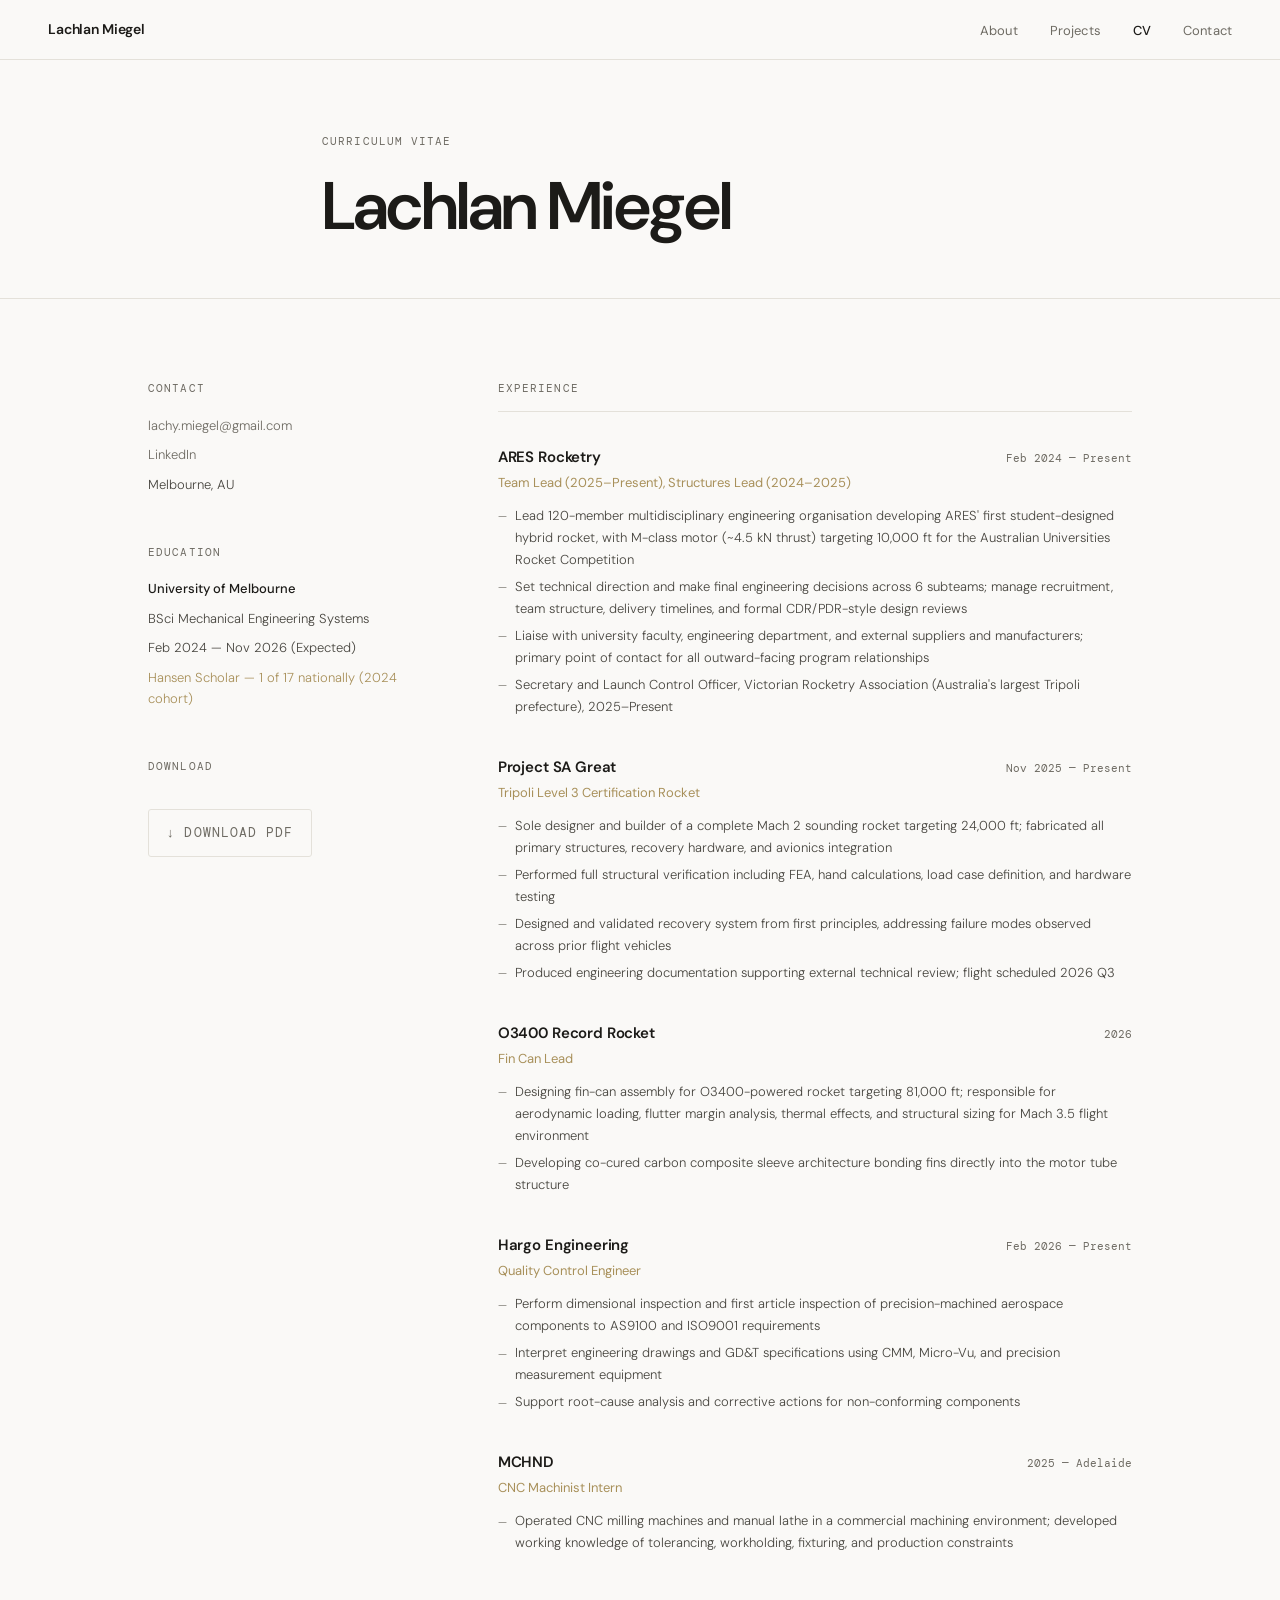
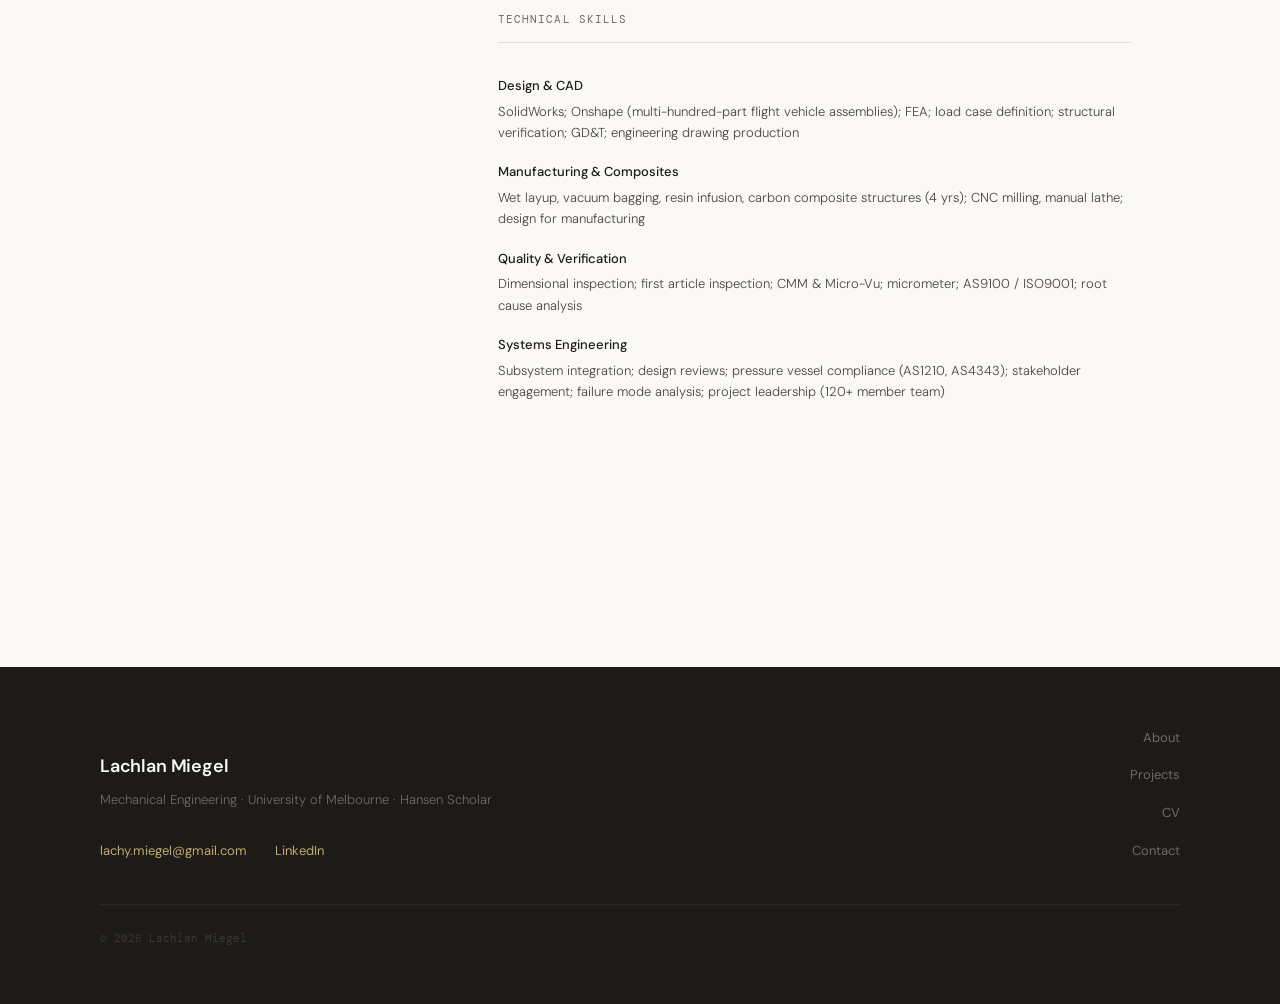
==== commit 0a5d6a98: "Update cv.html" ====
--- a/cv.html
+++ b/cv.html
@@ -149,8 +149,7 @@
         <h3>Education</h3>
         <p><strong style="color:var(--text);font-weight:500;">University of Melbourne</strong></p>
         <p>BSci Mechanical Engineering Systems</p>
-        <p>Feb 2023 — Dec 2026 (Expected)</p>
-        <p>WAM: 76</p>
+        <p>Feb 2024 — Nov 2026 (Expected)</p>
         <p style="margin-top:0.5rem; color:var(--gold);">Hansen Scholar — 1 of 17 nationally (2024 cohort)</p>
       </div>
 
--- a/style.css
+++ b/style.css
@@ -7,9 +7,9 @@
   --bg-warm: #f3f1ec;
   --bg-card: #eeecea;
   --text: #1c1b18;
-  --text-mid: #5c5a54;
-  --text-light: #9a9890;
-  --text-xlight: #c4c2bc;
+  --text-mid: #47453f;
+  --text-light: #6e6b63;
+  --text-xlight: #6e6b63;
   --gold: #a8905a;
   --gold-light: #c4a96e;
   --gold-dim: rgba(168,144,90,0.12);
